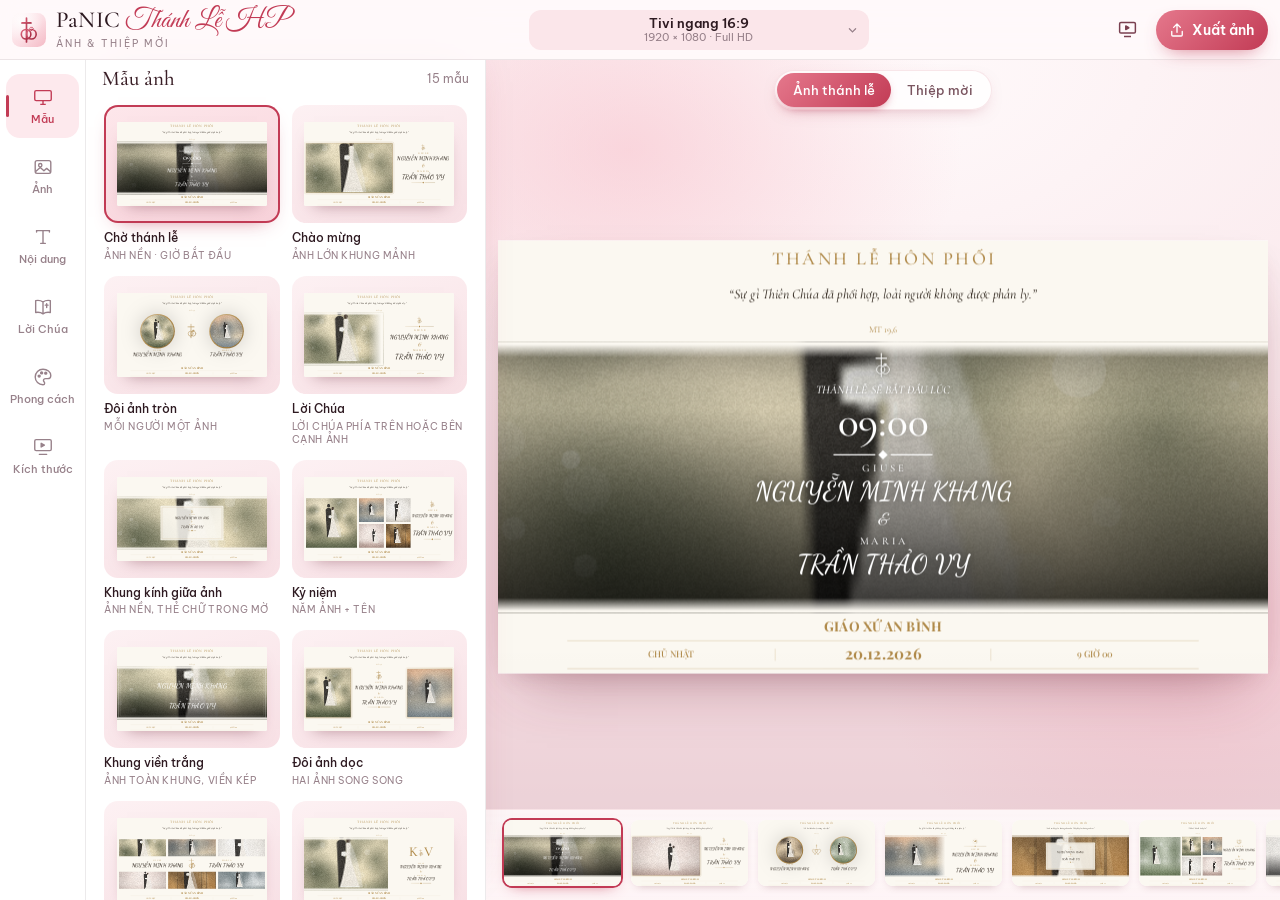
==== index.html @ de961415 "Refine wedding typography, emphasis and grouped event date layouts" ====
<!doctype html>
<html lang="vi">
<head>
<meta charset="utf-8">
<meta name="viewport" content="width=device-width,initial-scale=1,viewport-fit=cover">
<title>PaNIC Thánh Lễ Hôn Phối — Ảnh & thiệp mời thánh lễ hôn phối</title>
<meta name="description" content="Tạo ảnh cho thánh lễ hôn phối Công giáo: tên thánh, họ tên đôi tân hôn, Lời Chúa, biểu tượng đức tin — chiếu tivi, đăng mạng xã hội — và thiệp mời tham dự thánh lễ.">
<meta name="theme-color" content="#fdf6f7">
<link rel="canonical" href="https://panic-thanhle-hp.vercel.app/">
<link rel="icon" href="/favicon.svg" type="image/svg+xml">
<link rel="icon" href="/favicon-32.png" sizes="32x32" type="image/png">
<link rel="apple-touch-icon" href="/apple-touch-icon.png">
<link rel="manifest" href="/site.webmanifest">
<meta property="og:type" content="website">
<meta property="og:site_name" content="PaNIC Thánh Lễ Hôn Phối">
<meta property="og:locale" content="vi_VN">
<meta property="og:url" content="https://panic-thanhle-hp.vercel.app/">
<meta property="og:title" content="PaNIC Thánh Lễ Hôn Phối — Ảnh & thiệp mời thánh lễ hôn phối">
<meta property="og:description" content="Tên thánh, Lời Chúa, biểu tượng đức tin — tạo bộ ảnh chiếu tivi trong thánh lễ hôn phối và thiệp mời tham dự lễ.">
<meta property="og:image" content="https://panic-thanhle-hp.vercel.app/og.png?v=20261106-editorial-type-v6">
<meta property="og:image:width" content="1200">
<meta property="og:image:height" content="630">
<meta name="twitter:card" content="summary_large_image">
<meta name="twitter:image" content="https://panic-thanhle-hp.vercel.app/og.png?v=20261106-editorial-type-v6">
<link rel="preconnect" href="https://fonts.googleapis.com">
<link rel="preconnect" href="https://fonts.gstatic.com" crossorigin>
<link href="https://fonts.googleapis.com/css2?family=Be+Vietnam+Pro:wght@300;400;500;600&family=Cormorant+Garamond:ital,wght@0,400;0,500;1,400;1,500&family=Dancing+Script:wght@500&family=Ephesis&family=Noto+Serif:ital,wght@0,400;0,700;1,400&family=Great+Vibes&family=Lora:ital,wght@0,400;1,400&family=Montserrat:wght@300;400;500;600&family=Noto+Serif+Display:ital,wght@0,300;0,400;1,300&family=Playfair+Display:ital,wght@0,400;0,500;0,700;1,400&display=swap" rel="stylesheet">
<link rel="stylesheet" href="assets/css/app.css?v=20261106-editorial-type-v6">
</head>
<body>
<div class="app">
  <header>
    <button class="brand" id="brand" aria-label="PaNIC Thánh Lễ Hôn Phối"><img src="favicon.svg" alt=""><span><b>PaNIC <i>Thánh Lễ HP</i></b><small>Ảnh &amp; thiệp mời</small></span></button>
    <button class="szbtn" id="szbtn" aria-label="Đổi khổ màn hình"><b id="szlabel"></b><small id="szsub"></small><svg viewBox="0 0 24 24" fill="none" stroke="currentColor" stroke-width="2" stroke-linecap="round"><path d="M7 10l5 5 5-5"/></svg></button>
    <div class="slotbar" id="slotbar">
      <button id="sbRep"><svg viewBox="0 0 24 24" fill="none" stroke="currentColor" stroke-width="1.8" stroke-linejoin="round"><rect x="3.5" y="5" width="17" height="14" rx="2"/><path d="M4 17l5-4.5 4 3.5 3-2.5 4 3.5"/></svg><span>Thay ảnh</span></button>
      <svg class="zi" viewBox="0 0 24 24" fill="none" stroke="currentColor" stroke-width="1.8" stroke-linecap="round"><circle cx="11" cy="11" r="6"/><path d="M20 20l-4.5-4.5M8.5 11h5M11 8.5v5"/></svg>
      <input type="range" id="sbZoom" min="1" max="4" step=".01" value="1" aria-label="Phóng to">
      <button id="sbCtr" aria-label="Căn giữa"><svg viewBox="0 0 24 24" fill="none" stroke="currentColor" stroke-width="1.8" stroke-linecap="round"><circle cx="12" cy="12" r="3"/><path d="M12 3v3M12 18v3M3 12h3M18 12h3"/></svg></button>
      <button id="sbX" aria-label="Bỏ chọn"><svg viewBox="0 0 24 24" fill="none" stroke="currentColor" stroke-width="2" stroke-linecap="round"><path d="M6 6l12 12M18 6L6 18"/></svg></button>
    </div>
    <button class="iconbtn" id="btnPlay" title="Trình chiếu" aria-label="Trình chiếu"><svg viewBox="0 0 24 24" fill="none" stroke="currentColor" stroke-width="1.7" stroke-linejoin="round"><rect x="3" y="4" width="18" height="12" rx="1.5"/><path d="M10 8v4l3.5-2z" fill="currentColor"/><path d="M8 20h8"/></svg></button>
    <button class="cta play" id="btnExport"><svg viewBox="0 0 24 24" fill="none" stroke="currentColor" stroke-width="1.8" stroke-linecap="round" stroke-linejoin="round"><path d="M12 4v11M7.5 8.5 12 4l4.5 4.5M5 14v4.5A1.5 1.5 0 0 0 6.5 20h11a1.5 1.5 0 0 0 1.5-1.5V14"/></svg><span>Xuất ảnh</span></button>
  </header>
  <main id="stage">
    <div class="modesw"><button data-m="slides">Ảnh thánh lễ</button><button data-m="invite">Thiệp mời</button></div>
    <div class="hint" id="hint">Chạm ảnh để chọn rồi kéo để căn · vuốt ngang để đổi mẫu</div>
    <div id="device"><canvas id="cv" aria-label="Xem trước ảnh"></canvas></div>
    <button class="navbtn prev" id="navPrev" aria-label="Slide trước"><svg viewBox="0 0 24 24" fill="none" stroke="currentColor" stroke-width="2" stroke-linecap="round" stroke-linejoin="round"><path d="M15 5l-7 7 7 7"/></svg></button>
    <button class="navbtn next" id="navNext" aria-label="Slide sau"><svg viewBox="0 0 24 24" fill="none" stroke="currentColor" stroke-width="2" stroke-linecap="round" stroke-linejoin="round"><path d="M9 5l7 7-7 7"/></svg></button>
    <div class="tplname" id="tplname"></div>
  </main>
  <div class="strip" id="strip"></div>
  <section id="sheet" data-mode="peek">
    <div id="grip"><div class="grab"></div><div class="phead"><h3 id="ptitle"></h3><span id="psub"></span><svg class="chev" viewBox="0 0 24 24" fill="none" stroke="currentColor" stroke-width="2" stroke-linecap="round"><path d="M7 14l5-5 5 5"/></svg></div></div>
    <div class="panel" id="panel"></div>
  </section>
  <nav class="tabs" id="tabs"></nav>
</div>
<div id="play"><div class="pctl"><button id="pX">✕ Thoát</button><span class="cnt" id="pCnt"></span><button id="pAuto"></button></div><div class="pbar"><i id="pBar"></i></div><div class="ptip" id="pTip">Chạm hai bên hoặc vuốt để chuyển · chạm giữa để hiện điều khiển</div></div>
<input type="file" id="file" accept="image/*" multiple hidden>
<div class="toast" id="toast"></div>
<div class="busy" id="busy"><div class="spin"></div><span id="busytxt">Đang xử lý…</span></div>
<div class="modal" id="modal"><div class="mbox" id="mbox"></div></div>
<script src="assets/js/data.js?v=20261106-editorial-type-v6"></script>
<script src="assets/js/engine.js?v=20261106-editorial-type-v6"></script>
<script src="assets/js/templates.js?v=20261106-editorial-type-v6"></script>
<script src="assets/js/app.js?v=20261106-editorial-type-v6"></script>
</body>
</html>
---- assets/css/app.css ----
:root{
  --ink:#2e1a21;--ink2:#55424a;--muted:#97818a;--line:rgba(46,26,33,.09);
  --paper:#fdf6f7;--card:#ffffff;--gold:#c23b55;--gold2:#f2aebb;
  --sheetH:42dvh;--ease:cubic-bezier(.2,.8,.2,1);
}
*{box-sizing:border-box;-webkit-tap-highlight-color:transparent}
html,body{height:100%;margin:0}
body{font-family:'Be Vietnam Pro',system-ui,sans-serif;background:var(--paper);color:var(--ink);-webkit-font-smoothing:antialiased;overflow:hidden;font-size:14px}
button,input,select,textarea{font:inherit;color:inherit}
button{cursor:pointer;border:0;background:none;padding:0}

.app{display:grid;height:100dvh;grid-template-columns:minmax(0,1fr);grid-template-rows:auto 1fr auto auto auto;grid-template-areas:"head" "stage" "strip" "sheet" "tabs"}
header{grid-area:head;display:flex;align-items:center;gap:8px;padding:calc(env(safe-area-inset-top) + 8px) 12px 8px;background:rgba(253,246,247,.86);backdrop-filter:blur(14px);-webkit-backdrop-filter:blur(14px);border-bottom:1px solid var(--line);z-index:5}
.brand{display:flex;align-items:center;gap:10px;min-width:0;text-align:left;flex:none}
.brand img{width:34px;height:34px;flex:none}
.brand span{display:flex;flex-direction:column;line-height:1;white-space:nowrap;min-width:0}
.brand b{font-family:'Cormorant Garamond',serif;font-weight:500;font-size:23px;letter-spacing:.01em}
.brand b i{color:var(--gold);font-weight:400}
.brand small{font-size:9.5px;letter-spacing:.22em;text-transform:uppercase;color:var(--muted);margin-top:1px;line-height:1.6;overflow:hidden;text-overflow:ellipsis}
.iconbtn{width:40px;height:40px;border-radius:12px;display:grid;place-items:center;color:var(--ink2);transition:.2s;flex:none}
.iconbtn.on{background:#fbe6ea;color:var(--ink)}
.iconbtn svg{width:21px;height:21px}
.cta{white-space:nowrap;flex:none;height:40px;padding:0 16px 0 14px;border-radius:999px;background:var(--ink);color:#fff3f5;display:flex;align-items:center;gap:8px;font-weight:500;font-size:13.5px;box-shadow:0 6px 18px -8px rgba(0,0,0,.5)}
.cta .dot{width:7px;height:7px;border-radius:50%;background:var(--gold2);box-shadow:0 0 0 3px rgba(242,174,187,.22)}

#stage{touch-action:none;grid-area:stage;position:relative;overflow:hidden;background:radial-gradient(120% 75% at 50% 0%,#fffafb 0%,#fae9ec 52%,#f1d5db 100%);min-height:0}
#stage::after{content:"";position:absolute;left:0;right:0;bottom:0;height:22%;background:linear-gradient(180deg,transparent,rgba(0,0,0,.035));pointer-events:none}
.unused-sizechip{position:absolute;top:12px;left:50%;transform:translateX(-50%);z-index:3;background:rgba(255,255,255,.75);backdrop-filter:blur(10px);-webkit-backdrop-filter:blur(10px);border:1px solid rgba(255,255,255,.9);border-radius:999px;padding:6px 12px;font-size:11.5px;color:var(--ink2);white-space:nowrap;box-shadow:0 4px 14px -8px rgba(0,0,0,.25)}
.sizechip i{font-style:normal;color:var(--gold);font-weight:600}
#device{touch-action:none;user-select:none;-webkit-user-select:none;-webkit-touch-callout:none;position:absolute;left:50%;top:50%;transform:translate(-50%,-50%);transition:width .35s var(--ease),height .35s var(--ease)}
#cv{display:block;width:100%;height:100%;touch-action:none;background:#fff;box-shadow:0 30px 60px -28px rgba(110,40,58,.45),0 10px 22px -12px rgba(110,40,58,.25)}
.mock-standee::before{content:"";position:absolute;left:-1.5%;right:-1.5%;top:-7px;height:9px;border-radius:5px;background:linear-gradient(180deg,#f2f2f0,#b9b8b4 60%,#9d9b97);box-shadow:0 2px 4px rgba(0,0,0,.18)}
.mock-standee::after{content:"";position:absolute;left:-4%;right:-4%;bottom:-20px;height:22px;border-radius:4px 4px 6px 6px;background:linear-gradient(180deg,#e9e8e5,#b5b3ae 45%,#8f8d88);box-shadow:0 10px 14px -6px rgba(0,0,0,.35)}
.feet{display:none;position:absolute;bottom:-34px;left:8%;right:8%;height:16px}
.mock-standee .feet{display:block}
.feet span{position:absolute;bottom:0;width:30%;height:8px;border-radius:6px;background:linear-gradient(180deg,#a9a7a2,#7e7c78);box-shadow:0 6px 8px -4px rgba(0,0,0,.4)}
.feet span:first-child{left:0;transform:skewX(-35deg)}.feet span:last-child{right:0;transform:skewX(35deg)}
.legs{display:none;position:absolute;inset:0;z-index:-1}
.mock-easel .legs{display:block}
.legs span{position:absolute;width:3.2%;min-width:7px;background:linear-gradient(90deg,#6b4a32,#8a6446 50%,#5a3d28);border-radius:3px;top:-6%;height:122%}
.legs span:nth-child(1){left:22%;transform:rotate(9deg);transform-origin:top center}
.legs span:nth-child(2){right:22%;transform:rotate(-9deg);transform-origin:top center}
.legs span:nth-child(3){left:48.4%;top:-10%;height:118%;filter:brightness(.8)}
.mock-easel::after{content:"";position:absolute;left:-3%;right:-3%;bottom:-8px;height:10px;background:linear-gradient(180deg,#8a6446,#5a3d28);border-radius:2px;box-shadow:0 6px 10px -4px rgba(0,0,0,.4)}
.mock-easel #cv{box-shadow:0 0 0 7px #fff,0 0 0 8px rgba(0,0,0,.06),0 30px 50px -24px rgba(110,40,58,.55)}
.mock-social #cv{border-radius:14px}
.mock-print #cv{box-shadow:0 0 0 1px rgba(0,0,0,.04),0 18px 40px -18px rgba(110,40,58,.55);transform:rotate(-1.2deg)}
.mock-phone #cv{border-radius:18px;box-shadow:0 0 0 6px #18181a,0 0 0 7px #3a3a3c,0 30px 60px -24px rgba(0,0,0,.55)}

#sheet{grid-area:sheet;min-width:0;background:var(--card);border-radius:22px 22px 0 0;box-shadow:0 -14px 40px -22px rgba(110,40,58,.35);height:var(--dh,232px);transition:height .32s var(--ease);overflow:hidden;position:relative;z-index:4;display:flex;flex-direction:column}
#sheet.drag{transition:none}#sheet[data-mode=closed]{box-shadow:none}
#grip{flex:none;touch-action:none;cursor:grab;user-select:none;-webkit-user-select:none}
.grab{width:40px;height:5px;border-radius:5px;background:#f0d4da;margin:8px auto 0}
.phead{display:flex;align-items:center;gap:10px;padding:6px 16px 6px}
.phead h3{margin:0;font-family:'Cormorant Garamond',serif;font-weight:500;font-size:21px;margin-right:auto}
.chev{width:18px;height:18px;color:var(--muted);transition:transform .3s var(--ease)}
#sheet[data-mode=full] .chev{transform:rotate(180deg)}
.phead span{font-size:11.5px;color:var(--muted)}
.panel{flex:1;min-width:0;min-height:0;overflow:auto;padding:4px 16px 16px;-webkit-overflow-scrolling:touch;overscroll-behavior:contain}

nav.tabs{grid-area:tabs;display:grid;grid-template-columns:repeat(6,1fr);background:var(--card);border-top:1px solid var(--line);padding:6px 4px calc(6px + env(safe-area-inset-bottom));z-index:6}
.tab{display:flex;flex-direction:column;align-items:center;gap:4px;padding:6px 0;color:var(--muted);font-size:10.5px;font-weight:500;position:relative;transition:color .2s;white-space:nowrap}
.tab svg{width:22px;height:22px;stroke-width:1.5}
.tab.on{color:var(--ink)}
.tab.on::after{content:"";position:absolute;top:-6px;width:22px;height:2px;border-radius:2px;background:var(--gold)}

.cats{display:flex;gap:8px;overflow-x:auto;margin:0 -16px 6px;padding:4px 16px 6px;scrollbar-width:none;position:sticky;top:-6px;background:linear-gradient(var(--card) 80%,transparent);z-index:2}
.cats::-webkit-scrollbar{display:none}
.tgrid{display:grid;grid-template-columns:repeat(auto-fill,minmax(98px,1fr));gap:14px 12px}
.tcard{display:flex;flex-direction:column;gap:7px;text-align:left;min-width:0;width:100%}
.tthumb{height:178px;width:100%;border-radius:14px;background:linear-gradient(160deg,#fdf1f3,#f8e0e5);transition:box-shadow .25s var(--ease),background .25s;position:relative;overflow:hidden;flex:none}
.tthumb canvas{position:absolute;left:50%;top:50%;transform:translate(-50%,-50%);box-shadow:0 8px 16px -10px rgba(110,40,58,.55);border-radius:2px;background:#fff;pointer-events:none}
.tcard.on .tthumb{box-shadow:0 0 0 2px var(--gold),0 10px 24px -14px rgba(194,59,85,.8);background:linear-gradient(160deg,#fde7eb,#f8d2da)}
.tcard b{font-weight:500;font-size:12px;line-height:1.3;display:block;white-space:nowrap;overflow:hidden;text-overflow:ellipsis;max-width:100%}
.tcard small{font-size:10px;color:var(--muted);letter-spacing:.06em;text-transform:uppercase;margin-top:-4px}
.badge{position:absolute;top:8px;left:8px;z-index:1;background:rgba(46,26,33,.74);color:#ffe8ee;font-size:8.5px;letter-spacing:.1em;text-transform:uppercase;padding:3px 7px;border-radius:999px}

.sec{margin:4px 0 18px}
.sec>label{display:block;font-size:11px;letter-spacing:.14em;text-transform:uppercase;color:var(--muted);margin-bottom:8px;font-weight:500}
.field{display:block;margin-bottom:12px}
.field span{display:block;font-size:11.5px;color:var(--ink2);margin-bottom:5px}
.field input,.field textarea{width:100%;border:1px solid var(--line);background:#fffafb;border-radius:12px;padding:11px 13px;font-size:16px;outline:none;transition:.2s;resize:none}
.field input:focus,.field textarea:focus{border-color:var(--gold);background:#fff;box-shadow:0 0 0 4px rgba(194,59,85,.12)}
.row2{display:grid;grid-template-columns:1fr 1fr;gap:10px}
.chips{display:flex;gap:8px;flex-wrap:wrap}
.chip{padding:9px 14px;border-radius:999px;border:1px solid var(--line);background:#fffafb;font-size:13px;transition:.2s;white-space:nowrap;flex:none}
.chip.on{background:var(--ink);color:#fff3f5;border-color:var(--ink)}
.fp{flex:1;min-width:120px;padding:12px;border-radius:14px;border:1px solid var(--line);background:#fffafb;text-align:center;transition:.2s}
.fp .s1{font-size:23px;line-height:1.1;display:block}.fp .s2{font-size:22px;display:block;color:var(--gold);margin-top:2px}
.fp small{display:block;font-size:10.5px;color:var(--muted);margin-top:4px;letter-spacing:.08em;text-transform:uppercase}
.fp.on{border-color:var(--gold);background:#fff;box-shadow:0 0 0 1px var(--gold)}
.filters{display:flex;gap:10px;overflow-x:auto;margin:0 -16px 6px;padding:6px 16px 8px;scrollbar-width:none}
.filters::-webkit-scrollbar{display:none}
.flt{display:flex;flex-direction:column;align-items:center;gap:6px;font-size:11px;color:var(--ink2);flex:none}
.flt canvas{width:56px;height:70px;border-radius:10px;box-shadow:inset 0 0 0 1px rgba(0,0,0,.06);transition:.2s}
.flt.on canvas{box-shadow:0 0 0 2px #fff,0 0 0 3.5px var(--gold)}
.flt.on{color:var(--ink);font-weight:500}
.sw{display:flex;flex-direction:column;align-items:center;gap:6px;font-size:10.5px;color:var(--ink2)}
.sw i{width:46px;height:46px;border-radius:50%;display:grid;place-items:center;box-shadow:inset 0 0 0 1px rgba(0,0,0,.08);transition:.2s}
.sw i::before{content:"";width:16px;height:16px;border-radius:50%;background:var(--t);box-shadow:9px 6px 0 -3px var(--a)}
.sw.on i{box-shadow:0 0 0 2px #fff,0 0 0 3.5px var(--gold)}
.swgrid{display:grid;grid-template-columns:repeat(auto-fill,minmax(58px,1fr));gap:12px 6px}
.colors{display:grid;grid-template-columns:repeat(3,1fr);gap:10px}
.cpick{display:flex;align-items:center;gap:8px;border:1px solid var(--line);border-radius:12px;padding:7px 9px;background:#fffafb;font-size:12px}
.cpick input{width:28px;height:28px;border:0;padding:0;background:none;border-radius:8px;overflow:hidden;box-shadow:inset 0 0 0 1px rgba(0,0,0,.15)}
.cpick input::-webkit-color-swatch-wrapper{padding:0}.cpick input::-webkit-color-swatch{border:0;border-radius:8px}
.range{display:flex;align-items:center;gap:12px;margin-bottom:12px}
.range span{width:104px;font-size:12.5px;color:var(--ink2)}
.range em{width:34px;text-align:right;font-style:normal;font-size:12px;color:var(--muted);font-variant-numeric:tabular-nums}
input[type=range]{flex:1;-webkit-appearance:none;appearance:none;height:4px;border-radius:4px;background:#f4dde2;outline:none}
input[type=range]::-webkit-slider-thumb{-webkit-appearance:none;width:22px;height:22px;border-radius:50%;background:#fff;border:1px solid #ecc9d1;box-shadow:0 2px 6px rgba(0,0,0,.18)}
input[type=range]::-moz-range-thumb{width:22px;height:22px;border-radius:50%;background:#fff;border:1px solid #ecc9d1}
.sizes{display:grid;grid-template-columns:repeat(auto-fill,minmax(146px,1fr));gap:10px;margin-bottom:16px}
.szc{display:flex;align-items:center;gap:12px;padding:12px;border-radius:14px;border:1px solid var(--line);background:#fffafb;text-align:left;transition:.2s}
.szc .ic{width:30px;height:38px;display:grid;place-items:center;flex:none}
.szc .ic i{display:block;border:1.5px solid var(--ink2);border-radius:2px}
.szc b{display:block;font-weight:500;font-size:12.5px;line-height:1.3}
.szc small{font-size:10.5px;color:var(--muted)}
.szc.on{background:#fff;border-color:var(--gold);box-shadow:0 0 0 1px var(--gold)}
.szc.on .ic i{border-color:var(--gold);background:rgba(194,59,85,.12)}
.group-t{font-size:11px;letter-spacing:.14em;text-transform:uppercase;color:var(--muted);margin:4px 0 8px;font-weight:500}

.upl{display:flex;align-items:center;gap:14px;width:100%;padding:16px;border-radius:16px;border:1.5px dashed #ecbcc6;background:linear-gradient(135deg,#fff7f8,#fdecef);text-align:left}
.upl .pl{width:44px;height:44px;border-radius:12px;background:var(--ink);color:#ffe8ee;display:grid;place-items:center;flex:none}
.upl .pl svg{width:22px;height:22px}
.upl b{display:block;font-weight:500}.upl small{color:var(--muted);font-size:12px}
.lib{display:grid;grid-template-columns:repeat(auto-fill,minmax(70px,1fr));gap:8px;margin-top:12px}
.ph{position:relative;aspect-ratio:1;border-radius:10px;overflow:hidden;background:#eee}
.ph img{width:100%;height:100%;object-fit:cover;display:block}
.ph .x{position:absolute;top:4px;right:4px;width:22px;height:22px;border-radius:50%;background:rgba(20,20,20,.6);color:#fff;font-size:13px;display:grid;place-items:center;line-height:1}
.ph.pick{outline:2px solid var(--gold);outline-offset:2px}
.slotbox{border-radius:16px;background:#2e1a21;color:#fdeef1;padding:14px;margin:14px 0}
.slotbox .t{display:flex;justify-content:space-between;align-items:center;margin-bottom:10px;gap:10px}
.slotbox .t b{font-family:'Cormorant Garamond',serif;font-size:20px;font-weight:500}
.slotbox .t span,.hint2{opacity:.7;font-size:11.5px}.hint2{margin-top:12px}
.slotbox .range span{color:#f6d3da}.slotbox input[type=range]{background:#5a3a44}
.slotbox .btns{display:flex;gap:8px;flex-wrap:wrap}
.slotbox .btns button{padding:8px 12px;border-radius:999px;background:rgba(255,255,255,.1);font-size:12.5px}
.slotbox .btns button.g{background:var(--gold2);color:#2e1a21;font-weight:500}
.note{font-size:12px;color:var(--muted);line-height:1.55;background:#fdf0f3;border-radius:12px;padding:10px 12px}
.toggle{display:flex;align-items:center;justify-content:space-between;padding:12px 0;border-bottom:1px solid var(--line)}
.sw2{width:46px;height:28px;border-radius:999px;background:#efd0d7;position:relative;transition:.25s;flex:none}
.sw2::after{content:"";position:absolute;top:3px;left:3px;width:22px;height:22px;border-radius:50%;background:#fff;box-shadow:0 2px 4px rgba(0,0,0,.2);transition:.25s var(--ease)}
.sw2.on{background:var(--ink)}.sw2.on::after{left:21px}
.bigbtn{width:100%;height:52px;border-radius:16px;background:var(--ink);color:#fff3f5;font-weight:500;font-size:15px;display:flex;align-items:center;justify-content:center;gap:10px;margin-top:8px;box-shadow:0 12px 24px -14px rgba(0,0,0,.6);text-decoration:none}
.bigbtn.alt{background:#fff;color:var(--ink);border:1px solid var(--line);box-shadow:none}
.bigbtn.ghost{background:none;color:var(--ink2);box-shadow:none}
.dims{display:flex;justify-content:space-between;align-items:center;padding:14px;border-radius:14px;background:#fdf0f3;margin:12px 0}
.dims b{font-family:'Cormorant Garamond',serif;font-size:26px;font-weight:500;line-height:1}
.dims small{display:block;color:var(--muted);font-size:11px;margin-top:4px}
.dims span{font-size:22px;color:var(--gold)}

.toast{position:fixed;left:50%;top:calc(env(safe-area-inset-top) + 66px);transform:translate(-50%,-20px);opacity:0;background:rgba(46,26,33,.92);color:#fff3f5;padding:10px 16px;border-radius:999px;font-size:13px;z-index:70;transition:.35s var(--ease);pointer-events:none;max-width:92vw;text-align:center}
.toast.show{opacity:1;transform:translate(-50%,0)}
.modal{position:fixed;inset:0;background:rgba(46,20,30,.55);backdrop-filter:blur(8px);-webkit-backdrop-filter:blur(8px);z-index:40;display:none;align-items:flex-end;justify-content:center}
.modal.show{display:flex}
.mbox{background:var(--card);width:min(560px,100%);border-radius:26px 26px 0 0;padding:18px 18px calc(18px + env(safe-area-inset-bottom));max-height:92dvh;overflow:auto;animation:up .45s var(--ease)}
@keyframes up{from{transform:translateY(40px);opacity:0}}
.mbox h3{font-family:'Cormorant Garamond',serif;font-weight:500;font-size:27px;margin:4px 0 4px;line-height:1.15}
.mbox p{margin:0 0 12px;color:var(--muted);font-size:12.5px}
.mprev{background:linear-gradient(160deg,#fdf1f3,#f6dde2);border-radius:16px;padding:16px;display:grid;place-items:center;margin-bottom:6px}
.mprev img{max-height:42dvh;max-width:100%;box-shadow:0 14px 30px -16px rgba(0,0,0,.5)}
.wel small{font-size:10px;letter-spacing:.3em;text-transform:uppercase;color:var(--gold)}
.wel h3{font-size:30px;margin:6px 0 16px}
.occ{display:grid;grid-template-columns:1fr 1fr;gap:10px}
.occ button{position:relative;text-align:left;padding:14px;border-radius:18px;background:var(--c1);color:var(--c2);min-height:118px;display:flex;flex-direction:column;gap:3px;overflow:hidden;box-shadow:inset 0 0 0 1px rgba(0,0,0,.05);transition:transform .25s var(--ease)}
.occ button:active{transform:scale(.97)}
.occ .oi{width:38px;height:38px;color:var(--c3);margin-bottom:auto}
.occ b{font-family:'Cormorant Garamond',serif;font-size:21px;font-weight:500;line-height:1.1;margin-top:10px}
.occ small{font-size:11px;opacity:.7;letter-spacing:0;text-transform:none;color:inherit}
.busy{position:fixed;inset:0;z-index:60;background:rgba(253,246,247,.82);backdrop-filter:blur(6px);-webkit-backdrop-filter:blur(6px);display:none;flex-direction:column;gap:14px;align-items:center;justify-content:center;font-family:'Cormorant Garamond',serif;font-size:22px}
.busy.show{display:flex}
.spin{width:44px;height:44px;border-radius:50%;border:2px solid #f3d0d8;border-top-color:var(--gold);animation:sp 1s linear infinite}
@keyframes sp{to{transform:rotate(360deg)}}

@media (min-width:900px){
  .app{grid-template-columns:86px 400px minmax(0,1fr);grid-template-rows:auto 1fr auto;grid-template-areas:"head head head" "tabs sheet stage" "tabs sheet strip"}
  nav.tabs{grid-template-columns:1fr;grid-auto-rows:min-content;border-top:0;border-right:1px solid var(--line);padding:14px 6px;gap:6px}
  .tab{padding:12px 0;border-radius:14px}
  .tab.on{background:#fce8ec}
  .tab.on::after{left:0;width:3px;height:22px;top:50%;transform:translateY(-50%)}
  #sheet,#sheet.closed{height:auto;border-radius:0;box-shadow:none;border-right:1px solid var(--line)}
  .grab{display:none}
  .tthumb{height:200px}
  .modal{align-items:center}
  .mbox{border-radius:26px}
  .occ{grid-template-columns:1fr 1fr 1fr}
}

/* ===== Giao diện mobile mới: header gọn, ngăn kéo 3 nấc, thanh công cụ nổi ===== */
.szbtn{flex:1;min-width:0;max-width:340px;margin:0 auto;height:40px;border-radius:12px;background:#fbe6ea;display:flex;flex-direction:column;align-items:center;justify-content:center;line-height:1.2;padding:0 28px;position:relative;transition:background .2s}
.szbtn:active{background:#f6d3da}
.szbtn b{font-size:12.5px;font-weight:600;white-space:nowrap;overflow:hidden;text-overflow:ellipsis;max-width:100%}
.szbtn small{font-size:10.5px;color:var(--muted);white-space:nowrap;overflow:hidden;text-overflow:ellipsis;max-width:100%}
.szbtn svg{position:absolute;right:9px;top:50%;transform:translateY(-50%);width:15px;height:15px;color:var(--muted)}
.cta{padding:0 14px 0 12px;gap:6px}.cta svg{width:18px;height:18px}
@media (max-width:599px){.brand span{display:none}}
.hint{position:absolute;top:10px;left:50%;transform:translate(-50%,-8px);opacity:0;z-index:4;background:rgba(46,26,33,.82);color:#fde7eb;font-size:11.5px;padding:7px 12px;border-radius:999px;white-space:nowrap;pointer-events:none;transition:.4s var(--ease)}
.hint.show{opacity:1;transform:translate(-50%,0)}
.slotbar{position:absolute;left:50%;bottom:10px;z-index:4;width:min(380px,calc(100% - 20px));display:flex;align-items:center;gap:4px;padding:5px;border-radius:999px;background:rgba(46,26,33,.92);backdrop-filter:blur(12px);-webkit-backdrop-filter:blur(12px);color:#fdeef1;box-shadow:0 14px 30px -12px rgba(0,0,0,.55);transform:translate(-50%,16px);opacity:0;pointer-events:none;transition:.3s var(--ease)}
.slotbar.show{opacity:1;transform:translate(-50%,0);pointer-events:auto}
.slotbar button{height:36px;min-width:36px;padding:0 10px;border-radius:999px;display:flex;align-items:center;justify-content:center;gap:6px;font-size:12.5px;white-space:nowrap;flex:none}
.slotbar button svg,.slotbar .zi{width:17px;height:17px;flex:none}
.slotbar #sbRep{background:var(--gold2);color:#2e1a21;font-weight:500;padding:0 13px 0 11px}
.slotbar .sbn{font-size:11px;opacity:.6;padding:0 2px;flex:none}
.slotbar .zi{opacity:.75;margin-left:2px}
.slotbar input[type=range]{flex:1;min-width:50px;background:#5a3a44}
.focusx{display:none;position:absolute;top:calc(env(safe-area-inset-top) + 10px);left:50%;transform:translateX(-50%);z-index:5;background:rgba(46,26,33,.85);color:#fde7eb;font-size:12.5px;padding:9px 14px;border-radius:999px;white-space:nowrap}
body.focus header,body.focus #sheet,body.focus nav.tabs,body.focus .slotbar,body.focus .hint{display:none}
body.focus .app{grid-template-columns:minmax(0,1fr);grid-template-rows:1fr;grid-template-areas:"stage"}
body.focus .focusx{display:block}
body.focus #stage{padding-top:env(safe-area-inset-top)}
.hstrip{scroll-padding-inline:16px;display:flex;gap:12px;overflow-x:auto;overflow-y:hidden;margin:0 -16px;padding:6px 16px 10px;scroll-snap-type:x proximity;scrollbar-width:none;-webkit-overflow-scrolling:touch;align-items:stretch}
.hstrip::-webkit-scrollbar{display:none}
.hstrip>*{flex:none;scroll-snap-align:start}
.tcard.sm{width:92px;min-width:92px;max-width:92px;gap:6px}
.tcard.sm .tthumb{height:124px;border-radius:12px}
.tcard.sm b{font-size:11px;padding:0 2px}
.phs .ph{width:78px;height:78px;aspect-ratio:auto}
.addph{width:78px;height:78px;border-radius:12px;background:var(--ink);color:#ffe8ee;display:flex;flex-direction:column;align-items:center;justify-content:center;gap:4px;font-size:11px;font-weight:500}
.addph svg{width:22px;height:22px}
.pnote{align-self:center;font-size:12px;color:var(--muted);width:170px;line-height:1.45;white-space:normal}
.hstrip .szc{width:158px}
.hstrip.sws{gap:6px;padding-top:6px}.hstrip .sw{width:60px}
.more{width:84px;border-radius:14px;border:1px dashed #ecbcc6;font-size:11.5px;color:var(--ink2);line-height:1.35;padding:6px}
.xrow{display:flex;gap:10px;align-items:stretch}.xrow .dims{flex:1;margin:0}.xrow .bigbtn{width:auto;padding:0 20px;margin:0;height:auto}
.chipsrow{gap:8px;padding-top:10px}
#sheet[data-mode=peek] .panel{overflow-y:hidden;padding-bottom:6px}
#sheet[data-mode=peek] .phead{padding:4px 16px 4px}
#sheet[data-mode=peek] .phead h3{font-size:18px}
@media (min-width:900px){#grip{cursor:default}.chev{display:none}.slotbar{bottom:18px}}

.tgrid{padding:4px 2px 2px}
.tcard.on .tthumb{box-shadow:inset 0 0 0 2px var(--gold),0 8px 20px -14px rgba(194,59,85,.9)}
.swgrid{padding:4px 2px}
.sizes{padding:2px}
.hstrip .sw{padding-top:2px}
button:focus{outline:none}button:focus-visible{outline:2px solid var(--gold);outline-offset:2px;border-radius:12px}

.flt.wait canvas{animation:pulse .8s ease-in-out infinite}
@keyframes pulse{50%{opacity:.45}}
.bigbtn.danger{background:#a83a2c;color:#fff}
.linkbtn{display:block;margin:6px auto 0;font-size:12.5px;color:var(--muted);padding:8px;text-decoration:underline;text-underline-offset:3px}
.navbtn{position:absolute;top:50%;transform:translateY(-50%);z-index:4;width:40px;height:40px;border-radius:50%;background:rgba(255,255,255,.72);backdrop-filter:blur(8px);-webkit-backdrop-filter:blur(8px);color:var(--ink);display:none;place-items:center;box-shadow:0 6px 16px -8px rgba(0,0,0,.35)}
.navbtn svg{width:20px;height:20px}.navbtn.prev{left:8px}.navbtn.next{right:8px}
body.focus .navbtn{display:grid}
@media (min-width:900px){.navbtn{display:grid;opacity:0;transition:opacity .2s}#stage:hover .navbtn{opacity:1}}
.tplname{position:absolute;left:50%;bottom:14px;transform:translate(-50%,10px);opacity:0;z-index:4;pointer-events:none;background:rgba(46,26,33,.86);color:#fde7eb;border-radius:999px;padding:7px 14px;display:flex;gap:8px;align-items:baseline;white-space:nowrap;transition:.3s var(--ease);font-size:12px}
.tplname b{font-weight:500;font-size:13px}.tplname span{opacity:.65;font-size:11px}
.tplname.show{opacity:1;transform:translate(-50%,0)}
body.focus .tplname{bottom:calc(env(safe-area-inset-bottom) + 18px)}

/* thanh công cụ khung ảnh nằm trong header (thay chỗ nút kích thước khi đang chọn khung) */
header .slotbar{position:static;transform:none;opacity:1;pointer-events:auto;width:auto;flex:1;min-width:0;display:none;box-shadow:none;padding:4px;height:44px;background:#2e1a21;transition:none}
header .slotbar.show{display:flex;animation:sbin .25s var(--ease)}
@keyframes sbin{from{opacity:0;transform:scale(.96)}}
body.has-sel .szbtn,body.has-sel #btnFocus{display:none}
header .slotbar #sbRep{padding:0 11px 0 9px}
@media (max-width:420px){header .slotbar #sbRep span{display:none}header .slotbar .zi{display:none}}
@media (min-width:900px){header .slotbar{max-width:460px;margin:0 auto}}
header .slotbar,header .slotbar.show{position:static;left:auto;bottom:auto;transform:none}

/* ===== PaNIC Thánh Lễ Hôn Phối ===== */
:root{--gold:#c23b55;--gold2:#f2aebb}
.cta.play{background:linear-gradient(135deg,#ef8a9d,#c23b55);color:#2e1a21}
.cta.ghost{background:var(--ink);color:#fff3f5}
@media (max-width:420px){.cta.ghost span{display:none}.cta.ghost{padding:0 11px}}
.strip{grid-area:strip;display:flex;gap:10px;overflow-x:auto;padding:8px 12px 10px;background:linear-gradient(180deg,rgba(255,255,255,0),rgba(255,255,255,.55));border-top:1px solid var(--line);scrollbar-width:none;scroll-padding-inline:12px;align-items:center;min-width:0}
.strip::-webkit-scrollbar{display:none}
.thumb{position:relative;flex:none;border-radius:8px;background:#fff;box-shadow:0 4px 10px -6px rgba(110,40,58,.45);transition:box-shadow .2s,transform .2s}
.thumb canvas{display:block;border-radius:8px}
.thumb .no{position:absolute;left:5px;bottom:4px;font-size:10px;font-weight:600;color:#fff;background:rgba(46,26,33,.7);border-radius:6px;padding:1px 6px}
.thumb.on{box-shadow:0 0 0 2px var(--gold),0 6px 14px -8px rgba(194,59,85,.9)}
.thumb .more{position:absolute;right:4px;top:4px;width:26px;height:22px;border-radius:7px;background:rgba(46,26,33,.75);color:#fff;font-size:14px;line-height:1;display:none;align-items:center;justify-content:center;border:0;padding:0}
.thumb.on .more{display:flex}
.addslide{flex:none;width:52px;align-self:stretch;border-radius:10px;border:1.5px dashed #ecbcc6;color:var(--ink2);font-size:22px;display:grid;place-items:center;background:#fff7f8}
/* mockup tivi */
.mock-tv #cv,.mock-tvv #cv,.mock-proj #cv{border-radius:2px;box-shadow:0 0 0 7px #121212,0 0 0 8px #2e2e2e,0 26px 40px -22px rgba(0,0,0,.6)}
.mock-tv::after,.mock-tvv::after{content:"";position:absolute;left:50%;transform:translateX(-50%);bottom:-26px;width:22%;height:18px;background:linear-gradient(180deg,#3a3a3a,#1a1a1a);clip-path:polygon(38% 0,62% 0,100% 100%,0 100%);border-radius:2px}
.mock-tvv::after{width:40%}
.mock-proj::before{content:"";position:absolute;left:-3%;right:-3%;top:-12px;height:9px;border-radius:5px;background:linear-gradient(180deg,#e9e8e5,#9d9b97)}
/* verse & symbols */
.vlist{display:grid;gap:8px}
.vcard{text-align:left;padding:12px 14px;border-radius:14px;border:1px solid var(--line);background:#fffafb;font-family:'Cormorant Garamond',serif;font-size:18px;line-height:1.35;font-style:italic;transition:.2s}
.vcard small{display:block;font-family:'Be Vietnam Pro';font-style:normal;font-size:10.5px;letter-spacing:.2em;text-transform:uppercase;color:var(--gold);margin-top:4px}
.vcard.on{background:#fff;border-color:var(--gold);box-shadow:inset 0 0 0 1px var(--gold)}
.hstrip .vcard{width:230px;font-size:16px;white-space:normal}
.syms{display:flex;gap:10px;overflow-x:auto;margin:0 -16px;padding:6px 16px 8px;scrollbar-width:none}
.syms::-webkit-scrollbar{display:none}
.symb{flex:none;display:flex;flex-direction:column;align-items:center;gap:5px;font-size:10.5px;color:var(--ink2);width:70px;text-align:center;line-height:1.25}
.symb canvas{width:58px;height:58px;border-radius:14px;background:#fff8f9;box-shadow:inset 0 0 0 1px var(--line)}
.symb.on canvas{box-shadow:inset 0 0 0 2px var(--gold)}
.lbl2{font-size:11px;letter-spacing:.14em;text-transform:uppercase;color:var(--muted);margin:14px 0 8px;font-weight:500}
/* trình chiếu */
#play{position:fixed;inset:0;z-index:80;background:#000;display:none;touch-action:none;cursor:none}
#play.show{display:block}
#play.ui{cursor:default}
#play canvas{position:absolute;left:50%;top:50%;transform:translate(-50%,-50%) scale(1);opacity:0;transition:opacity 1s ease}
#play canvas.on{opacity:1}
#play.fx-slide canvas{transition:opacity .6s ease,margin-left .7s cubic-bezier(.2,.8,.2,1)}
#play.fx-none canvas{transition:none}
.pctl{position:absolute;left:0;right:0;top:0;display:flex;align-items:center;gap:10px;padding:calc(env(safe-area-inset-top) + 12px) 16px 12px;background:linear-gradient(180deg,rgba(0,0,0,.65),transparent);color:#fdeef1;opacity:0;transition:opacity .3s;pointer-events:none;z-index:2}
#play.ui .pctl,#play.ui .pbar{opacity:1;pointer-events:auto}
.pctl button{height:38px;padding:0 14px;border-radius:999px;background:rgba(255,255,255,.14);color:#fff;font-size:13px;display:flex;align-items:center;gap:6px}
.pctl .cnt{margin-right:auto;font-size:13px;opacity:.85}
.pbar{position:absolute;left:0;right:0;bottom:0;height:3px;background:rgba(255,255,255,.12);opacity:0;transition:opacity .3s;z-index:2}
.pbar i{display:block;height:100%;width:0;background:linear-gradient(90deg,#ef8a9d,#c23b55)}
.ptip{position:absolute;left:50%;bottom:calc(env(safe-area-inset-bottom) + 22px);transform:translateX(-50%);color:#fdeef1;font-size:12.5px;background:rgba(0,0,0,.55);padding:8px 14px;border-radius:16px;width:max-content;max-width:88vw;text-align:center;line-height:1.45;opacity:0;transition:opacity .4s;z-index:2;pointer-events:none}
.ptip.show{opacity:1}
.xopts{display:grid;gap:10px;margin:6px 0}
.xopt{display:flex;gap:14px;align-items:center;text-align:left;padding:14px;border-radius:16px;border:1px solid var(--line);background:#fffafb}
.xopt b{display:block;font-weight:500}.xopt small{color:var(--muted);font-size:12px}
.xopt .ic{width:44px;height:44px;border-radius:12px;background:var(--ink);color:#ffe8ee;display:grid;place-items:center;flex:none;font-size:18px}
.prog{height:6px;border-radius:6px;background:#f7e1e6;overflow:hidden;margin:12px 0}.prog i{display:block;height:100%;width:0;background:var(--gold);transition:width .2s}
.multi{display:grid;grid-template-columns:repeat(3,1fr);gap:8px;margin-bottom:8px}.multi img{width:100%;border-radius:6px;box-shadow:0 6px 12px -8px rgba(0,0,0,.5)}
.actions{display:grid;gap:8px}
@media (min-width:900px){.strip{padding:10px 18px 14px;background:transparent}}
.tcard.sm.wide{width:152px;min-width:152px;max-width:152px}.tcard.sm.wide .tthumb{height:96px}
.tgrid.wide{grid-template-columns:repeat(auto-fill,minmax(150px,1fr))}.tcard.wide:not(.sm) .tthumb{height:118px}

/* ===== Tông trắng hồng như thiệp cưới ===== */
:root{--gold:#c23b55;--gold2:#f2aebb;--rose:#c23b55;--blush:#f7c9d2}
body{background:#fdf6f7}
#stage{background:radial-gradient(60% 45% at 18% 12%,rgba(247,190,201,.55),transparent 70%),radial-gradient(55% 50% at 88% 78%,rgba(244,180,194,.45),transparent 70%),radial-gradient(120% 80% at 50% 0%,#fffafb 0%,#fbecef 55%,#f4d9df 100%)}
header{background:rgba(255,250,251,.88)}
.brand b{color:#2e1a21}.brand b i{color:var(--rose);font-family:'Great Vibes',cursive;font-style:normal;font-size:1.18em;font-weight:400}
.cta.play{background:linear-gradient(135deg,#e5788c,#c23b55);color:#fff;box-shadow:0 8px 20px -10px rgba(194,59,85,.8)}
.cta.ghost{background:#2e1a21}
.tab.on{color:var(--rose)}.tab.on::after{background:var(--rose)}
#sheet{box-shadow:0 -14px 40px -22px rgba(160,50,75,.35)}
.strip{background:linear-gradient(180deg,rgba(255,255,255,0),rgba(255,244,246,.75));border-top:1px solid rgba(194,59,85,.1)}
.thumb.on{box-shadow:0 0 0 2px var(--rose),0 6px 14px -8px rgba(194,59,85,.9)}
.addslide{border-color:#ecbcc6;background:#fff7f8;color:var(--rose)}
.phead h3{color:#3a1f27}
.vcard small{color:var(--rose)}
.symb canvas{background:#fff8f9}
.pbar i{background:linear-gradient(90deg,#f2aebb,#c23b55)}
.chip.on{background:var(--rose);border-color:var(--rose);color:#fff}
.sw2.on{background:var(--rose)}
.bigbtn{background:#2e1a21}
.bigbtn.rose{background:linear-gradient(135deg,#e5788c,#c23b55);color:#fff;box-shadow:0 12px 24px -14px rgba(194,59,85,.8)}
.bigbtn.alt{background:#fff;color:#2e1a21}
.bigbtn.ghost{background:none}
.bigbtn.danger{background:#a1283f}
.upl .pl,.addph,.xopt .ic{background:linear-gradient(135deg,#e5788c,#c23b55);color:#fff}
.slotbar,header .slotbar{background:#2e1a21}
.slotbar #sbRep{background:#f2aebb;color:#2e1a21}
.modal{background:rgba(60,20,32,.45)}
.mbox h3{color:#3a1f27}
.busy{background:rgba(255,246,248,.86)}
.toast{background:rgba(46,26,33,.92)}
.hint,.tplname{background:rgba(46,26,33,.82)}
.tcard.on .tthumb{box-shadow:inset 0 0 0 2px var(--rose),0 8px 20px -14px rgba(194,59,85,.9)}
@media (min-width:900px){.tab.on{background:#fde9ed}}

/* ===== v3 ===== */
html,body{touch-action:manipulation}
.vcard small{text-transform:none;letter-spacing:.06em;font-size:12px;font-style:italic;font-family:'Cormorant Garamond',serif}
.modesw{position:absolute;top:10px;left:50%;transform:translateX(-50%);z-index:4;display:flex;padding:3px;border-radius:999px;background:rgba(255,255,255,.82);backdrop-filter:blur(10px);-webkit-backdrop-filter:blur(10px);box-shadow:0 6px 18px -10px rgba(160,50,75,.5),inset 0 0 0 1px rgba(194,59,85,.12)}
.modesw button{height:34px;padding:0 16px;border-radius:999px;font-size:13px;font-weight:500;color:#7a5560;white-space:nowrap;transition:.2s}
.modesw button.on{background:linear-gradient(135deg,#e5788c,#c23b55);color:#fff;box-shadow:0 4px 10px -4px rgba(194,59,85,.7)}
.hint{top:54px}
body.inv .strip,body.inv #btnPlay{display:none}
.thumb .no,.thumb .more,.addslide{display:none!important}
.thumb{cursor:pointer}
header .iconbtn{color:#7a4050}
.cta.play span{font-weight:600}
@media (max-width:360px){.cta.play span{display:none}}
nav.tabs{grid-template-columns:repeat(var(--tc,6),1fr)}
@media (min-width:900px){nav.tabs{grid-template-columns:1fr}}
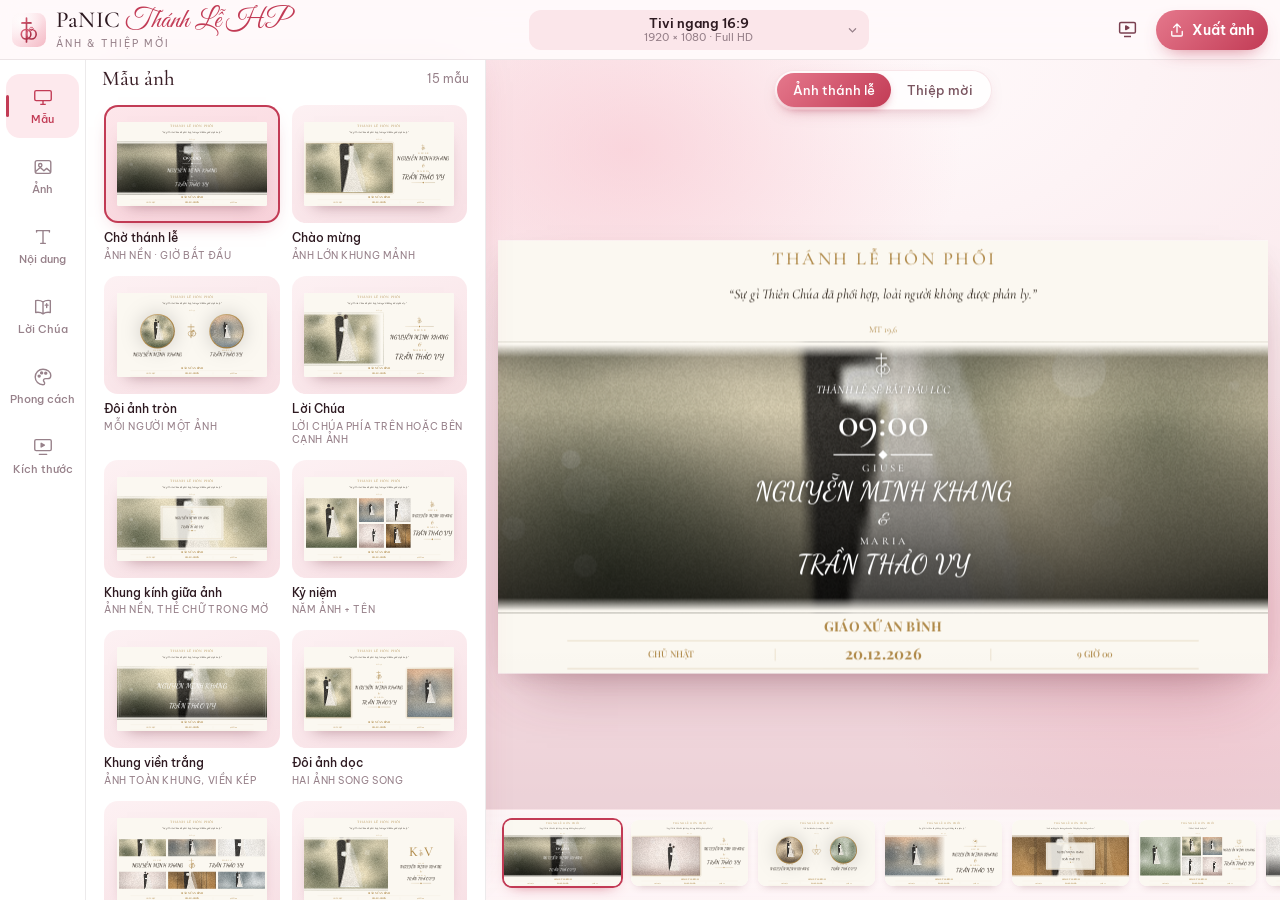
==== commit a697e2e9: "Create five distinct invitation compositions and separate parents' saint names" ====
--- a/index.html
+++ b/index.html
@@ -17,15 +17,15 @@
 <meta property="og:url" content="https://panic-thanhle-hp.vercel.app/">
 <meta property="og:title" content="PaNIC Thánh Lễ Hôn Phối — Ảnh & thiệp mời thánh lễ hôn phối">
 <meta property="og:description" content="Tên thánh, Lời Chúa, biểu tượng đức tin — tạo bộ ảnh chiếu tivi trong thánh lễ hôn phối và thiệp mời tham dự lễ.">
-<meta property="og:image" content="https://panic-thanhle-hp.vercel.app/og.png?v=20261106-editorial-type-v6">
+<meta property="og:image" content="https://panic-thanhle-hp.vercel.app/og.png?v=20261106-five-compositions-v7">
 <meta property="og:image:width" content="1200">
 <meta property="og:image:height" content="630">
 <meta name="twitter:card" content="summary_large_image">
-<meta name="twitter:image" content="https://panic-thanhle-hp.vercel.app/og.png?v=20261106-editorial-type-v6">
+<meta name="twitter:image" content="https://panic-thanhle-hp.vercel.app/og.png?v=20261106-five-compositions-v7">
 <link rel="preconnect" href="https://fonts.googleapis.com">
 <link rel="preconnect" href="https://fonts.gstatic.com" crossorigin>
 <link href="https://fonts.googleapis.com/css2?family=Be+Vietnam+Pro:wght@300;400;500;600&family=Cormorant+Garamond:ital,wght@0,400;0,500;1,400;1,500&family=Dancing+Script:wght@500&family=Ephesis&family=Noto+Serif:ital,wght@0,400;0,700;1,400&family=Great+Vibes&family=Lora:ital,wght@0,400;1,400&family=Montserrat:wght@300;400;500;600&family=Noto+Serif+Display:ital,wght@0,300;0,400;1,300&family=Playfair+Display:ital,wght@0,400;0,500;0,700;1,400&display=swap" rel="stylesheet">
-<link rel="stylesheet" href="assets/css/app.css?v=20261106-editorial-type-v6">
+<link rel="stylesheet" href="assets/css/app.css?v=20261106-five-compositions-v7">
 </head>
 <body>
 <div class="app">
@@ -62,9 +62,9 @@
 <div class="toast" id="toast"></div>
 <div class="busy" id="busy"><div class="spin"></div><span id="busytxt">Đang xử lý…</span></div>
 <div class="modal" id="modal"><div class="mbox" id="mbox"></div></div>
-<script src="assets/js/data.js?v=20261106-editorial-type-v6"></script>
-<script src="assets/js/engine.js?v=20261106-editorial-type-v6"></script>
-<script src="assets/js/templates.js?v=20261106-editorial-type-v6"></script>
-<script src="assets/js/app.js?v=20261106-editorial-type-v6"></script>
+<script src="assets/js/data.js?v=20261106-five-compositions-v7"></script>
+<script src="assets/js/engine.js?v=20261106-five-compositions-v7"></script>
+<script src="assets/js/templates.js?v=20261106-five-compositions-v7"></script>
+<script src="assets/js/app.js?v=20261106-five-compositions-v7"></script>
 </body>
 </html>
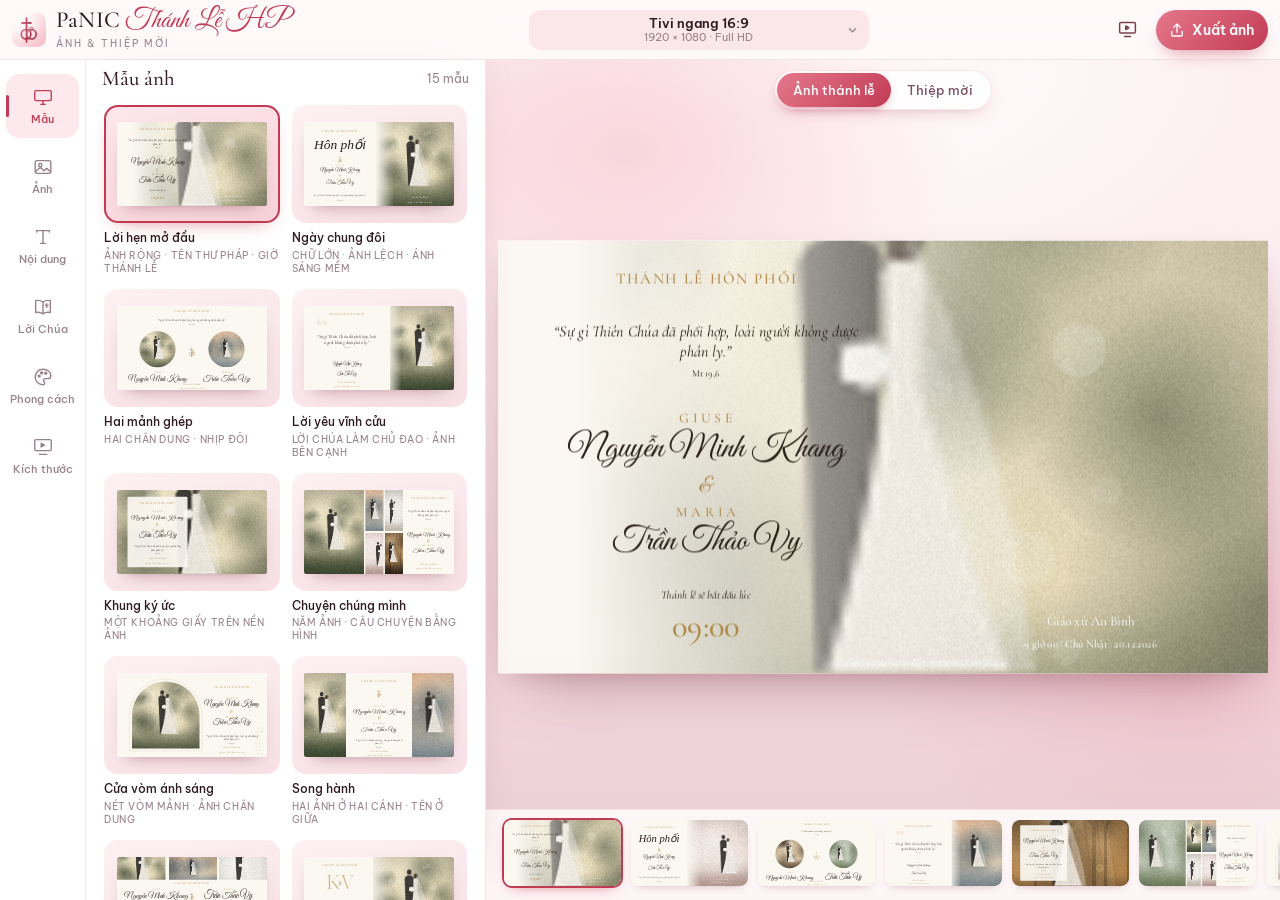
==== commit a9cbf486: "Redesign invitations and wedding slides with independent editorial compositions" ====
--- a/index.html
+++ b/index.html
@@ -17,15 +17,15 @@
 <meta property="og:url" content="https://panic-thanhle-hp.vercel.app/">
 <meta property="og:title" content="PaNIC Thánh Lễ Hôn Phối — Ảnh & thiệp mời thánh lễ hôn phối">
 <meta property="og:description" content="Tên thánh, Lời Chúa, biểu tượng đức tin — tạo bộ ảnh chiếu tivi trong thánh lễ hôn phối và thiệp mời tham dự lễ.">
-<meta property="og:image" content="https://panic-thanhle-hp.vercel.app/og.png?v=20261106-five-compositions-v7">
+<meta property="og:image" content="https://panic-thanhle-hp.vercel.app/og.png?v=20261106-art-direction-v8">
 <meta property="og:image:width" content="1200">
 <meta property="og:image:height" content="630">
 <meta name="twitter:card" content="summary_large_image">
-<meta name="twitter:image" content="https://panic-thanhle-hp.vercel.app/og.png?v=20261106-five-compositions-v7">
+<meta name="twitter:image" content="https://panic-thanhle-hp.vercel.app/og.png?v=20261106-art-direction-v8">
 <link rel="preconnect" href="https://fonts.googleapis.com">
 <link rel="preconnect" href="https://fonts.gstatic.com" crossorigin>
 <link href="https://fonts.googleapis.com/css2?family=Be+Vietnam+Pro:wght@300;400;500;600&family=Cormorant+Garamond:ital,wght@0,400;0,500;1,400;1,500&family=Dancing+Script:wght@500&family=Ephesis&family=Noto+Serif:ital,wght@0,400;0,700;1,400&family=Great+Vibes&family=Lora:ital,wght@0,400;1,400&family=Montserrat:wght@300;400;500;600&family=Noto+Serif+Display:ital,wght@0,300;0,400;1,300&family=Playfair+Display:ital,wght@0,400;0,500;0,700;1,400&display=swap" rel="stylesheet">
-<link rel="stylesheet" href="assets/css/app.css?v=20261106-five-compositions-v7">
+<link rel="stylesheet" href="assets/css/app.css?v=20261106-art-direction-v8">
 </head>
 <body>
 <div class="app">
@@ -62,9 +62,9 @@
 <div class="toast" id="toast"></div>
 <div class="busy" id="busy"><div class="spin"></div><span id="busytxt">Đang xử lý…</span></div>
 <div class="modal" id="modal"><div class="mbox" id="mbox"></div></div>
-<script src="assets/js/data.js?v=20261106-five-compositions-v7"></script>
-<script src="assets/js/engine.js?v=20261106-five-compositions-v7"></script>
-<script src="assets/js/templates.js?v=20261106-five-compositions-v7"></script>
-<script src="assets/js/app.js?v=20261106-five-compositions-v7"></script>
+<script src="assets/js/data.js?v=20261106-art-direction-v8"></script>
+<script src="assets/js/engine.js?v=20261106-art-direction-v8"></script>
+<script src="assets/js/templates.js?v=20261106-art-direction-v8"></script>
+<script src="assets/js/app.js?v=20261106-art-direction-v8"></script>
 </body>
 </html>
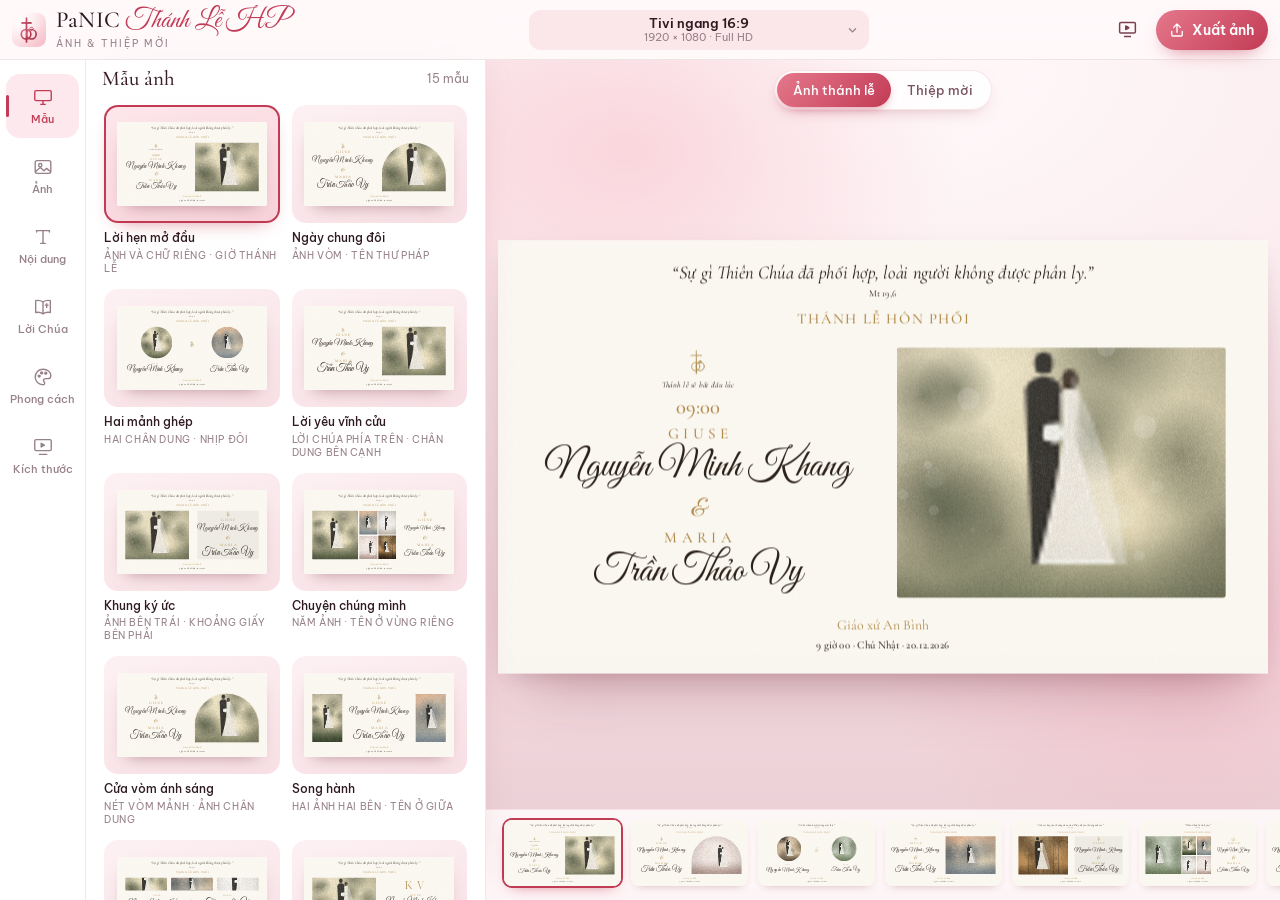
==== commit da5e651f: "Enforce sacred heading and invitation order with measured text/photo separation and reception detail" ====
--- a/index.html
+++ b/index.html
@@ -17,15 +17,15 @@
 <meta property="og:url" content="https://panic-thanhle-hp.vercel.app/">
 <meta property="og:title" content="PaNIC Thánh Lễ Hôn Phối — Ảnh & thiệp mời thánh lễ hôn phối">
 <meta property="og:description" content="Tên thánh, Lời Chúa, biểu tượng đức tin — tạo bộ ảnh chiếu tivi trong thánh lễ hôn phối và thiệp mời tham dự lễ.">
-<meta property="og:image" content="https://panic-thanhle-hp.vercel.app/og.png?v=20261106-art-direction-v8">
+<meta property="og:image" content="https://panic-thanhle-hp.vercel.app/og.png?v=20261107-sacred-order-v9">
 <meta property="og:image:width" content="1200">
 <meta property="og:image:height" content="630">
 <meta name="twitter:card" content="summary_large_image">
-<meta name="twitter:image" content="https://panic-thanhle-hp.vercel.app/og.png?v=20261106-art-direction-v8">
+<meta name="twitter:image" content="https://panic-thanhle-hp.vercel.app/og.png?v=20261107-sacred-order-v9">
 <link rel="preconnect" href="https://fonts.googleapis.com">
 <link rel="preconnect" href="https://fonts.gstatic.com" crossorigin>
 <link href="https://fonts.googleapis.com/css2?family=Be+Vietnam+Pro:wght@300;400;500;600&family=Cormorant+Garamond:ital,wght@0,400;0,500;1,400;1,500&family=Dancing+Script:wght@500&family=Ephesis&family=Noto+Serif:ital,wght@0,400;0,700;1,400&family=Great+Vibes&family=Lora:ital,wght@0,400;1,400&family=Montserrat:wght@300;400;500;600&family=Noto+Serif+Display:ital,wght@0,300;0,400;1,300&family=Playfair+Display:ital,wght@0,400;0,500;0,700;1,400&display=swap" rel="stylesheet">
-<link rel="stylesheet" href="assets/css/app.css?v=20261106-art-direction-v8">
+<link rel="stylesheet" href="assets/css/app.css?v=20261107-sacred-order-v9">
 </head>
 <body>
 <div class="app">
@@ -62,9 +62,9 @@
 <div class="toast" id="toast"></div>
 <div class="busy" id="busy"><div class="spin"></div><span id="busytxt">Đang xử lý…</span></div>
 <div class="modal" id="modal"><div class="mbox" id="mbox"></div></div>
-<script src="assets/js/data.js?v=20261106-art-direction-v8"></script>
-<script src="assets/js/engine.js?v=20261106-art-direction-v8"></script>
-<script src="assets/js/templates.js?v=20261106-art-direction-v8"></script>
-<script src="assets/js/app.js?v=20261106-art-direction-v8"></script>
+<script src="assets/js/data.js?v=20261107-sacred-order-v9"></script>
+<script src="assets/js/engine.js?v=20261107-sacred-order-v9"></script>
+<script src="assets/js/templates.js?v=20261107-sacred-order-v9"></script>
+<script src="assets/js/app.js?v=20261107-sacred-order-v9"></script>
 </body>
 </html>
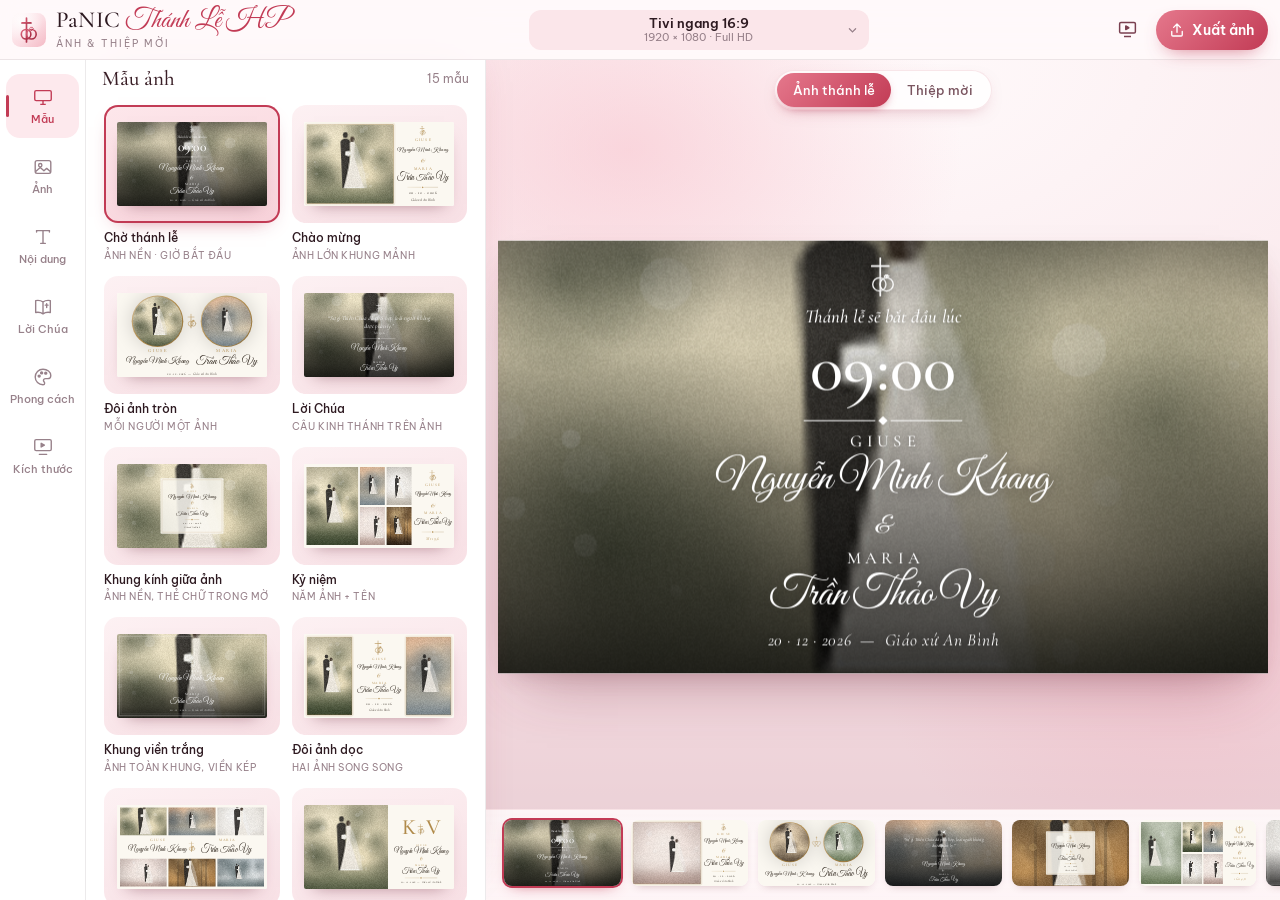
==== commit 50597328: "Restore source to 2c249fa0d5b319b133b301aee786cc63c0f568af" ====
--- a/index.html
+++ b/index.html
@@ -17,15 +17,15 @@
 <meta property="og:url" content="https://panic-thanhle-hp.vercel.app/">
 <meta property="og:title" content="PaNIC Thánh Lễ Hôn Phối — Ảnh & thiệp mời thánh lễ hôn phối">
 <meta property="og:description" content="Tên thánh, Lời Chúa, biểu tượng đức tin — tạo bộ ảnh chiếu tivi trong thánh lễ hôn phối và thiệp mời tham dự lễ.">
-<meta property="og:image" content="https://panic-thanhle-hp.vercel.app/og.png?v=20261107-sacred-order-v9">
+<meta property="og:image" content="https://panic-thanhle-hp.vercel.app/og.png?v=20261106-preview-gestures-v3">
 <meta property="og:image:width" content="1200">
 <meta property="og:image:height" content="630">
 <meta name="twitter:card" content="summary_large_image">
-<meta name="twitter:image" content="https://panic-thanhle-hp.vercel.app/og.png?v=20261107-sacred-order-v9">
+<meta name="twitter:image" content="https://panic-thanhle-hp.vercel.app/og.png?v=20261106-preview-gestures-v3">
 <link rel="preconnect" href="https://fonts.googleapis.com">
 <link rel="preconnect" href="https://fonts.gstatic.com" crossorigin>
-<link href="https://fonts.googleapis.com/css2?family=Be+Vietnam+Pro:wght@300;400;500;600&family=Cormorant+Garamond:ital,wght@0,400;0,500;1,400;1,500&family=Dancing+Script:wght@500&family=Ephesis&family=Noto+Serif:ital,wght@0,400;0,700;1,400&family=Great+Vibes&family=Lora:ital,wght@0,400;1,400&family=Montserrat:wght@300;400;500;600&family=Noto+Serif+Display:ital,wght@0,300;0,400;1,300&family=Playfair+Display:ital,wght@0,400;0,500;0,700;1,400&display=swap" rel="stylesheet">
-<link rel="stylesheet" href="assets/css/app.css?v=20261107-sacred-order-v9">
+<link href="https://fonts.googleapis.com/css2?family=Be+Vietnam+Pro:wght@300;400;500;600&family=Cormorant+Garamond:ital,wght@0,400;0,500;1,400;1,500&family=Dancing+Script:wght@500&family=Ephesis&family=Noto+Serif:ital,wght@0,400;0,700;1,400&family=Great+Vibes&family=Lora:ital,wght@0,400;1,400&family=Montserrat:wght@300;400;500;600&family=Noto+Serif+Display:ital,wght@0,300;0,400;1,300&family=Playfair+Display:ital,wght@0,400;0,500;1,400&display=swap" rel="stylesheet">
+<link rel="stylesheet" href="assets/css/app.css?v=20261106-preview-gestures-v3">
 </head>
 <body>
 <div class="app">
@@ -62,9 +62,9 @@
 <div class="toast" id="toast"></div>
 <div class="busy" id="busy"><div class="spin"></div><span id="busytxt">Đang xử lý…</span></div>
 <div class="modal" id="modal"><div class="mbox" id="mbox"></div></div>
-<script src="assets/js/data.js?v=20261107-sacred-order-v9"></script>
-<script src="assets/js/engine.js?v=20261107-sacred-order-v9"></script>
-<script src="assets/js/templates.js?v=20261107-sacred-order-v9"></script>
-<script src="assets/js/app.js?v=20261107-sacred-order-v9"></script>
+<script src="assets/js/data.js?v=20261106-preview-gestures-v3"></script>
+<script src="assets/js/engine.js?v=20261106-preview-gestures-v3"></script>
+<script src="assets/js/templates.js?v=20261106-preview-gestures-v3"></script>
+<script src="assets/js/app.js?v=20261106-preview-gestures-v3"></script>
 </body>
 </html>
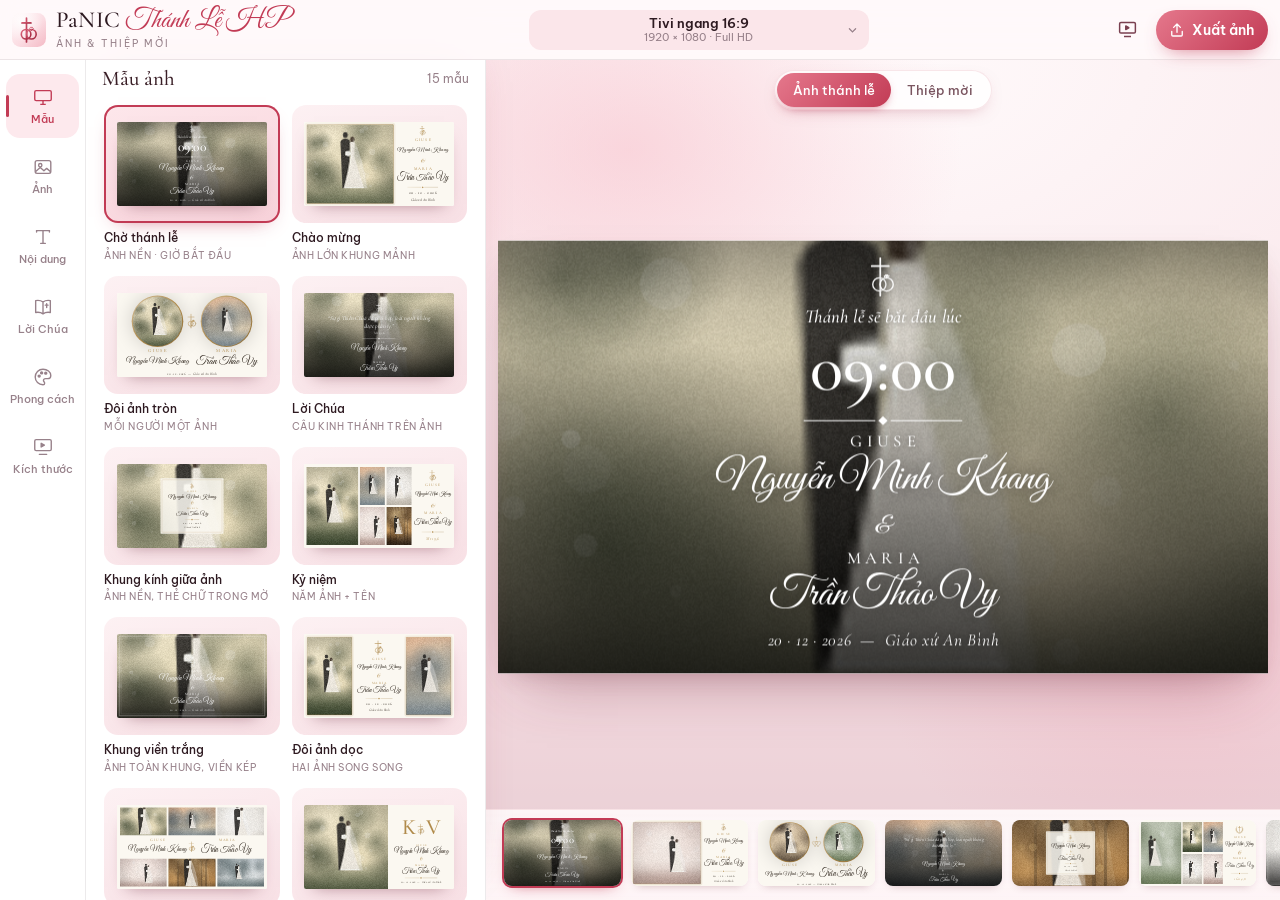
==== commit 73463451: "Add four detailed Catholic wedding vector symbols from the supplied reference" ====
--- a/index.html
+++ b/index.html
@@ -17,15 +17,15 @@
 <meta property="og:url" content="https://panic-thanhle-hp.vercel.app/">
 <meta property="og:title" content="PaNIC Thánh Lễ Hôn Phối — Ảnh & thiệp mời thánh lễ hôn phối">
 <meta property="og:description" content="Tên thánh, Lời Chúa, biểu tượng đức tin — tạo bộ ảnh chiếu tivi trong thánh lễ hôn phối và thiệp mời tham dự lễ.">
-<meta property="og:image" content="https://panic-thanhle-hp.vercel.app/og.png?v=20261106-preview-gestures-v3">
+<meta property="og:image" content="https://panic-thanhle-hp.vercel.app/og.png?v=20261107-reference-symbols-v1">
 <meta property="og:image:width" content="1200">
 <meta property="og:image:height" content="630">
 <meta name="twitter:card" content="summary_large_image">
-<meta name="twitter:image" content="https://panic-thanhle-hp.vercel.app/og.png?v=20261106-preview-gestures-v3">
+<meta name="twitter:image" content="https://panic-thanhle-hp.vercel.app/og.png?v=20261107-reference-symbols-v1">
 <link rel="preconnect" href="https://fonts.googleapis.com">
 <link rel="preconnect" href="https://fonts.gstatic.com" crossorigin>
 <link href="https://fonts.googleapis.com/css2?family=Be+Vietnam+Pro:wght@300;400;500;600&family=Cormorant+Garamond:ital,wght@0,400;0,500;1,400;1,500&family=Dancing+Script:wght@500&family=Ephesis&family=Noto+Serif:ital,wght@0,400;0,700;1,400&family=Great+Vibes&family=Lora:ital,wght@0,400;1,400&family=Montserrat:wght@300;400;500;600&family=Noto+Serif+Display:ital,wght@0,300;0,400;1,300&family=Playfair+Display:ital,wght@0,400;0,500;1,400&display=swap" rel="stylesheet">
-<link rel="stylesheet" href="assets/css/app.css?v=20261106-preview-gestures-v3">
+<link rel="stylesheet" href="assets/css/app.css?v=20261107-reference-symbols-v1">
 </head>
 <body>
 <div class="app">
@@ -62,9 +62,10 @@
 <div class="toast" id="toast"></div>
 <div class="busy" id="busy"><div class="spin"></div><span id="busytxt">Đang xử lý…</span></div>
 <div class="modal" id="modal"><div class="mbox" id="mbox"></div></div>
-<script src="assets/js/data.js?v=20261106-preview-gestures-v3"></script>
-<script src="assets/js/engine.js?v=20261106-preview-gestures-v3"></script>
-<script src="assets/js/templates.js?v=20261106-preview-gestures-v3"></script>
-<script src="assets/js/app.js?v=20261106-preview-gestures-v3"></script>
+<script src="assets/js/data.js?v=20261107-reference-symbols-v1"></script>
+<script src="assets/js/symbols.js?v=20261107-reference-symbols-v1"></script>
+<script src="assets/js/engine.js?v=20261107-reference-symbols-v1"></script>
+<script src="assets/js/templates.js?v=20261107-reference-symbols-v1"></script>
+<script src="assets/js/app.js?v=20261107-reference-symbols-v1"></script>
 </body>
 </html>
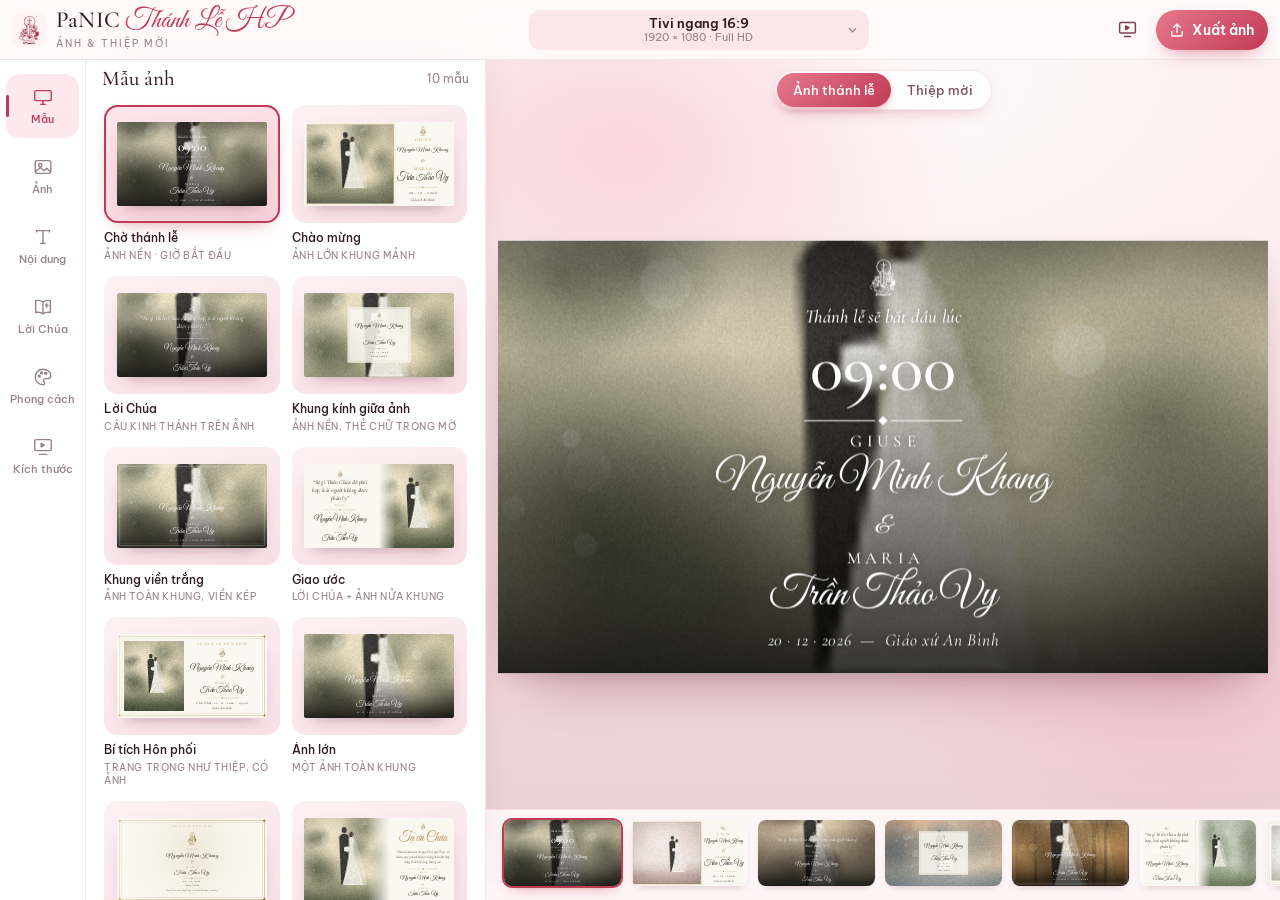
==== commit 4fdc712b: "Keep four wedding symbols, replace app icons, and trim invitation and slide catalogs" ====
--- a/index.html
+++ b/index.html
@@ -7,30 +7,30 @@
 <meta name="description" content="Tạo ảnh cho thánh lễ hôn phối Công giáo: tên thánh, họ tên đôi tân hôn, Lời Chúa, biểu tượng đức tin — chiếu tivi, đăng mạng xã hội — và thiệp mời tham dự thánh lễ.">
 <meta name="theme-color" content="#fdf6f7">
 <link rel="canonical" href="https://panic-thanhle-hp.vercel.app/">
-<link rel="icon" href="/favicon.svg" type="image/svg+xml">
-<link rel="icon" href="/favicon-32.png" sizes="32x32" type="image/png">
-<link rel="apple-touch-icon" href="/apple-touch-icon.png">
-<link rel="manifest" href="/site.webmanifest">
+<link rel="icon" href="/favicon.svg?v=20261107-catalog-v2" type="image/svg+xml">
+<link rel="icon" href="/favicon-32.png?v=20261107-catalog-v2" sizes="32x32" type="image/png">
+<link rel="apple-touch-icon" href="/apple-touch-icon.png?v=20261107-catalog-v2">
+<link rel="manifest" href="/site.webmanifest?v=20261107-catalog-v2">
 <meta property="og:type" content="website">
 <meta property="og:site_name" content="PaNIC Thánh Lễ Hôn Phối">
 <meta property="og:locale" content="vi_VN">
 <meta property="og:url" content="https://panic-thanhle-hp.vercel.app/">
 <meta property="og:title" content="PaNIC Thánh Lễ Hôn Phối — Ảnh & thiệp mời thánh lễ hôn phối">
 <meta property="og:description" content="Tên thánh, Lời Chúa, biểu tượng đức tin — tạo bộ ảnh chiếu tivi trong thánh lễ hôn phối và thiệp mời tham dự lễ.">
-<meta property="og:image" content="https://panic-thanhle-hp.vercel.app/og.png?v=20261107-reference-symbols-v1">
+<meta property="og:image" content="https://panic-thanhle-hp.vercel.app/og.png?v=20261107-catalog-v2">
 <meta property="og:image:width" content="1200">
 <meta property="og:image:height" content="630">
 <meta name="twitter:card" content="summary_large_image">
-<meta name="twitter:image" content="https://panic-thanhle-hp.vercel.app/og.png?v=20261107-reference-symbols-v1">
+<meta name="twitter:image" content="https://panic-thanhle-hp.vercel.app/og.png?v=20261107-catalog-v2">
 <link rel="preconnect" href="https://fonts.googleapis.com">
 <link rel="preconnect" href="https://fonts.gstatic.com" crossorigin>
 <link href="https://fonts.googleapis.com/css2?family=Be+Vietnam+Pro:wght@300;400;500;600&family=Cormorant+Garamond:ital,wght@0,400;0,500;1,400;1,500&family=Dancing+Script:wght@500&family=Ephesis&family=Noto+Serif:ital,wght@0,400;0,700;1,400&family=Great+Vibes&family=Lora:ital,wght@0,400;1,400&family=Montserrat:wght@300;400;500;600&family=Noto+Serif+Display:ital,wght@0,300;0,400;1,300&family=Playfair+Display:ital,wght@0,400;0,500;1,400&display=swap" rel="stylesheet">
-<link rel="stylesheet" href="assets/css/app.css?v=20261107-reference-symbols-v1">
+<link rel="stylesheet" href="assets/css/app.css?v=20261107-catalog-v2">
 </head>
 <body>
 <div class="app">
   <header>
-    <button class="brand" id="brand" aria-label="PaNIC Thánh Lễ Hôn Phối"><img src="favicon.svg" alt=""><span><b>PaNIC <i>Thánh Lễ HP</i></b><small>Ảnh &amp; thiệp mời</small></span></button>
+    <button class="brand" id="brand" aria-label="PaNIC Thánh Lễ Hôn Phối"><img src="favicon.svg?v=20261107-catalog-v2" alt=""><span><b>PaNIC <i>Thánh Lễ HP</i></b><small>Ảnh &amp; thiệp mời</small></span></button>
     <button class="szbtn" id="szbtn" aria-label="Đổi khổ màn hình"><b id="szlabel"></b><small id="szsub"></small><svg viewBox="0 0 24 24" fill="none" stroke="currentColor" stroke-width="2" stroke-linecap="round"><path d="M7 10l5 5 5-5"/></svg></button>
     <div class="slotbar" id="slotbar">
       <button id="sbRep"><svg viewBox="0 0 24 24" fill="none" stroke="currentColor" stroke-width="1.8" stroke-linejoin="round"><rect x="3.5" y="5" width="17" height="14" rx="2"/><path d="M4 17l5-4.5 4 3.5 3-2.5 4 3.5"/></svg><span>Thay ảnh</span></button>
@@ -62,10 +62,10 @@
 <div class="toast" id="toast"></div>
 <div class="busy" id="busy"><div class="spin"></div><span id="busytxt">Đang xử lý…</span></div>
 <div class="modal" id="modal"><div class="mbox" id="mbox"></div></div>
-<script src="assets/js/data.js?v=20261107-reference-symbols-v1"></script>
-<script src="assets/js/symbols.js?v=20261107-reference-symbols-v1"></script>
-<script src="assets/js/engine.js?v=20261107-reference-symbols-v1"></script>
-<script src="assets/js/templates.js?v=20261107-reference-symbols-v1"></script>
-<script src="assets/js/app.js?v=20261107-reference-symbols-v1"></script>
+<script src="assets/js/data.js?v=20261107-catalog-v2"></script>
+<script src="assets/js/symbols.js?v=20261107-catalog-v2"></script>
+<script src="assets/js/engine.js?v=20261107-catalog-v2"></script>
+<script src="assets/js/templates.js?v=20261107-catalog-v2"></script>
+<script src="assets/js/app.js?v=20261107-catalog-v2"></script>
 </body>
 </html>
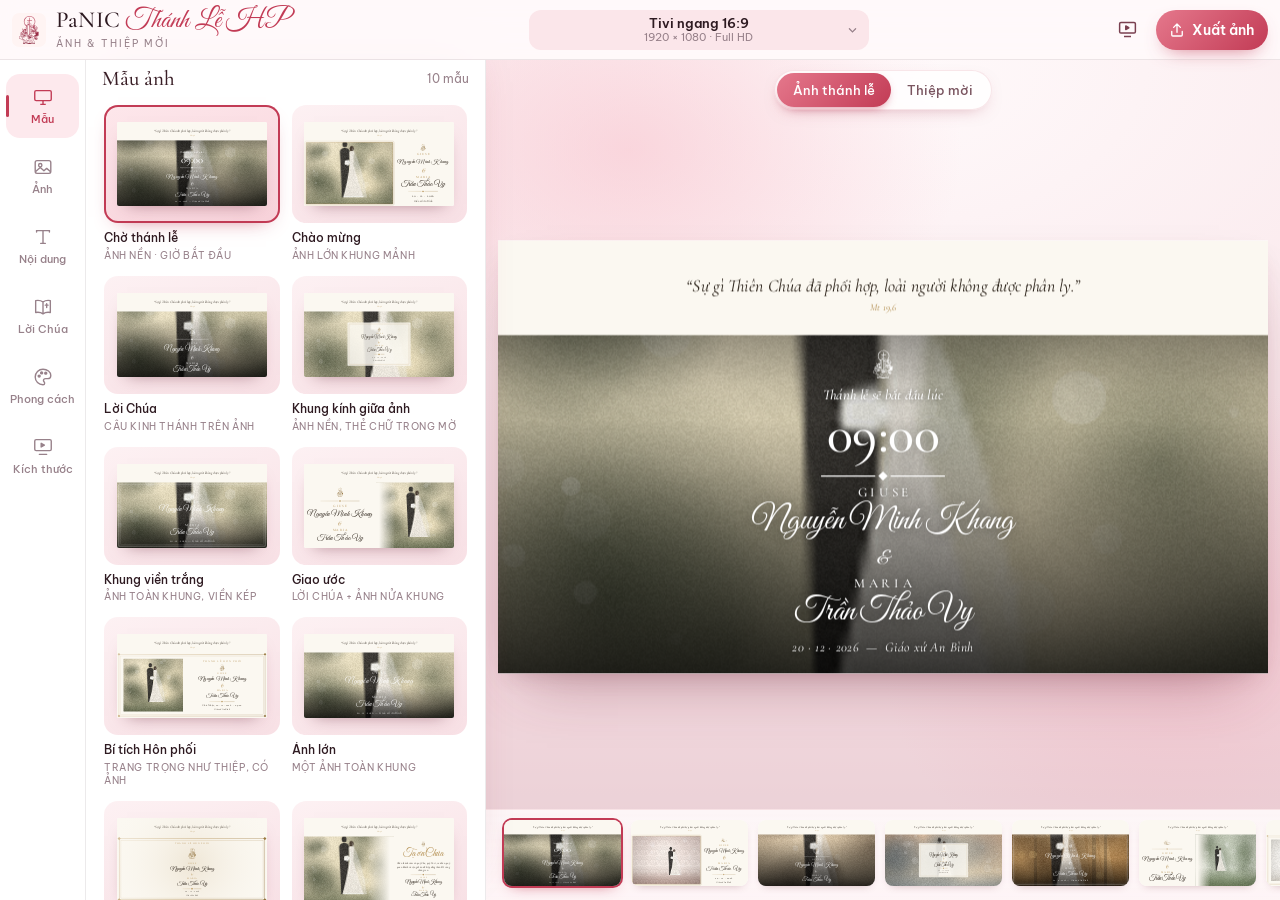
==== commit cd35a13d: "Position Scripture and citations above every mass slide with safe margins" ====
--- a/index.html
+++ b/index.html
@@ -62,10 +62,10 @@
 <div class="toast" id="toast"></div>
 <div class="busy" id="busy"><div class="spin"></div><span id="busytxt">Đang xử lý…</span></div>
 <div class="modal" id="modal"><div class="mbox" id="mbox"></div></div>
-<script src="assets/js/data.js?v=20261107-catalog-v2"></script>
-<script src="assets/js/symbols.js?v=20261107-catalog-v2"></script>
-<script src="assets/js/engine.js?v=20261107-catalog-v2"></script>
-<script src="assets/js/templates.js?v=20261107-catalog-v2"></script>
-<script src="assets/js/app.js?v=20261107-catalog-v2"></script>
+<script src="assets/js/data.js?v=20261107-scripture-top-v3"></script>
+<script src="assets/js/symbols.js?v=20261107-scripture-top-v3"></script>
+<script src="assets/js/engine.js?v=20261107-scripture-top-v3"></script>
+<script src="assets/js/templates.js?v=20261107-scripture-top-v3"></script>
+<script src="assets/js/app.js?v=20261107-scripture-top-v3"></script>
 </body>
 </html>
